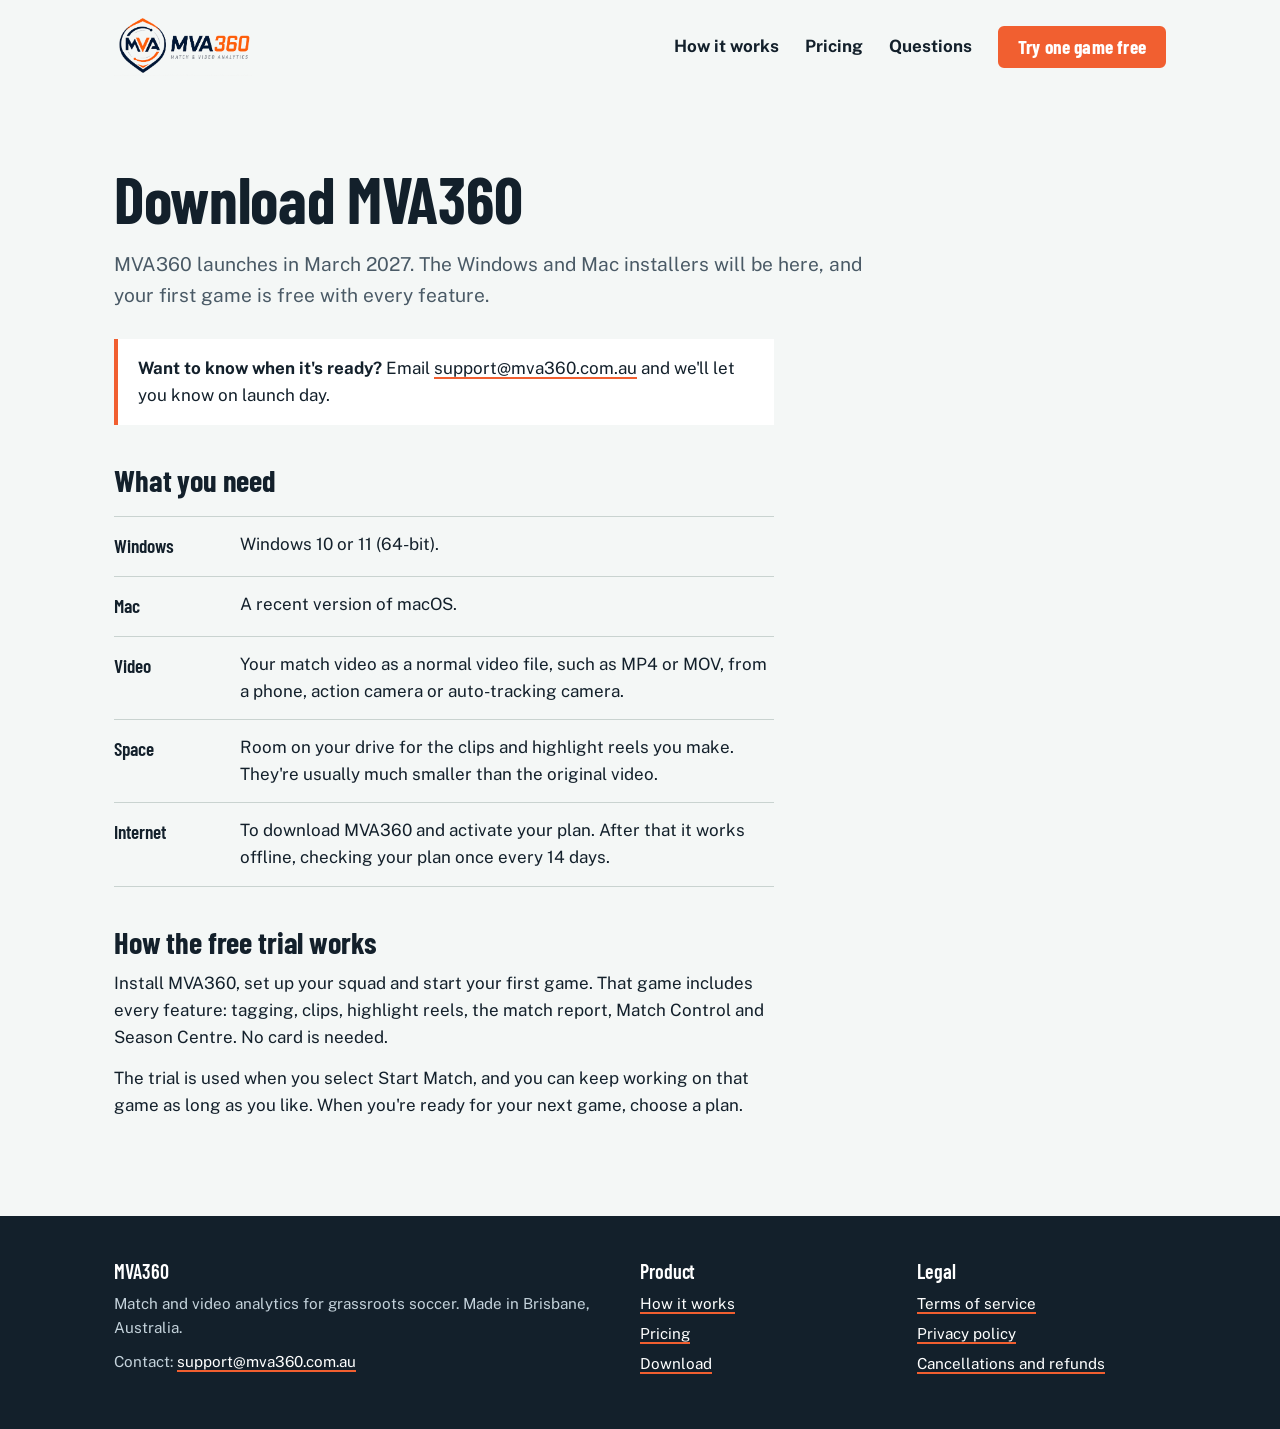
==== download.html @ a88a16f9 "Add the MVA360 website Home page with the match timeline, how it works, app screenshots (invented pl" ====
<!doctype html>
<html lang="en-AU">
<head>
  <meta charset="utf-8">
  <meta name="viewport" content="width=device-width, initial-scale=1">
  <title>Download | MVA360</title>
  <meta name="description" content="Download MVA360 for Windows or Mac. Your first game is free with every feature.">
  <link rel="icon" href="favicon.ico">
  <link rel="stylesheet" href="assets/site.css">
</head>
<body>
<a class="skip" href="#main">Skip to content</a>
<header class="site-header">
  <div class="wrap">
    <a class="brand" href="./" aria-label="MVA360 home"><img src="assets/img/mva360-logo.png" alt="MVA360 Match and Video Analytics" width="449" height="189"></a>
    <nav class="site-nav" aria-label="Main">
      <a class="secondary" href="./#how">How it works</a>
      <a href="./#pricing">Pricing</a>
      <a class="secondary" href="./#faq">Questions</a>
      <a class="button" href="download.html">Try one game free</a>
    </nav>
  </div>
</header>
<main id="main" class="page">
  <div class="wrap">
    <h1>Download MVA360</h1>
    <p class="lede" style="margin-top:18px">MVA360 launches in March 2027. The Windows and Mac installers will be here, and your first game is free with every feature.</p>
    <div class="callout">
      <p><strong>Want to know when it's ready?</strong> Email <a href="mailto:support@mva360.com.au?subject=Tell%20me%20when%20MVA360%20launches">support@mva360.com.au</a> and we'll let you know on launch day.</p>
    </div>

    <div class="prose">
      <h2>What you need</h2>
    </div>
    <ul class="req">
      <li><strong>Windows</strong><span>Windows 10 or 11 (64-bit).</span></li>
      <li><strong>Mac</strong><span>A recent version of macOS.</span></li>
      <li><strong>Video</strong><span>Your match video as a normal video file, such as MP4 or MOV, from a phone, action camera or auto-tracking camera.</span></li>
      <li><strong>Space</strong><span>Room on your drive for the clips and highlight reels you make. They're usually much smaller than the original video.</span></li>
      <li><strong>Internet</strong><span>To download MVA360 and activate your plan. After that it works offline, checking your plan once every 14 days.</span></li>
    </ul>

    <div class="prose">
      <h2>How the free trial works</h2>
      <p>Install MVA360, set up your squad and start your first game. That game includes every feature: tagging, clips, highlight reels, the match report, Match Control and Season Centre. No card is needed.</p>
      <p>The trial is used when you select Start Match, and you can keep working on that game as long as you like. When you're ready for your next game, choose a plan.</p>
    </div>

  </div>
</main>
<footer class="site-footer">
  <div class="wrap">
    <div>
      <h3>MVA360</h3>
      <p>Match and video analytics for grassroots soccer. Made in Brisbane, Australia.</p>
      <p style="margin-top:10px">Contact: <a href="mailto:support@mva360.com.au">support@mva360.com.au</a></p>
    </div>
    <div>
      <h3>Product</h3>
      <ul>
        <li><a href="./#how">How it works</a></li>
        <li><a href="./#pricing">Pricing</a></li>
        <li><a href="download.html">Download</a></li>
      </ul>
    </div>
    <div>
      <h3>Legal</h3>
      <ul>
        <li><a href="legal/terms.html">Terms of service</a></li>
        <li><a href="legal/privacy.html">Privacy policy</a></li>
        <li><a href="legal/refunds.html">Cancellations and refunds</a></li>
      </ul>
    </div>
  </div>
</footer>
</body>
</html>
---- assets/site.css ----
/* MVA360 website
   Pitch-line white page, navy text, MVA360 orange for actions only.
   The app's own event colours appear only on the match timeline. */

@font-face {
  font-family: "Barlow Condensed";
  src: url("fonts/barlow-condensed-latin-600-normal.woff2") format("woff2");
  font-weight: 600; font-style: normal; font-display: swap;
}
@font-face {
  font-family: "Barlow Condensed";
  src: url("fonts/barlow-condensed-latin-700-normal.woff2") format("woff2");
  font-weight: 700; font-style: normal; font-display: swap;
}
@font-face {
  font-family: "Public Sans";
  src: url("fonts/public-sans-latin-400-normal.woff2") format("woff2");
  font-weight: 400; font-style: normal; font-display: swap;
}
@font-face {
  font-family: "Public Sans";
  src: url("fonts/public-sans-latin-700-normal.woff2") format("woff2");
  font-weight: 700; font-style: normal; font-display: swap;
}

:root {
  --chalk: #F4F7F6;        /* page */
  --chalk-deep: #E6ECEA;   /* quiet panels, borders */
  --navy: #13202B;         /* text, dark band */
  --navy-soft: #4A5A66;    /* secondary text */
  --orange: #F15F30;       /* actions */
  --orange-ink: #C2410C;   /* orange text on light (contrast) */
  --attack: #2E8B57;
  --defend: #D97706;
  --general: #7C3AED;
  --line: #C9D3D0;

  --display: "Barlow Condensed", "Arial Narrow", sans-serif;
  --body: "Public Sans", "Segoe UI", system-ui, sans-serif;

  --measure: 66ch;
  --gutter: clamp(20px, 5vw, 64px);
  --wide: 1180px;
}

*, *::before, *::after { box-sizing: border-box; }
html { -webkit-text-size-adjust: 100%; scroll-behavior: smooth; }
@media (prefers-reduced-motion: reduce) { html { scroll-behavior: auto; } }

body {
  margin: 0;
  background: var(--chalk);
  color: var(--navy);
  font-family: var(--body);
  font-size: 1.0625rem;
  line-height: 1.6;
}

img { max-width: 100%; height: auto; display: block; }
a { color: var(--navy); text-decoration-color: var(--orange); text-underline-offset: 3px; text-decoration-thickness: 2px; }
a:hover { color: var(--orange-ink); }
:focus-visible { outline: 3px solid var(--orange); outline-offset: 3px; border-radius: 4px; }

.wrap { max-width: var(--wide); margin: 0 auto; padding: 0 var(--gutter); }

h1, h2, h3 {
  font-family: var(--display);
  font-weight: 700;
  line-height: 1.02;
  letter-spacing: -0.005em;
  margin: 0;
}
h1 { font-size: clamp(2.75rem, 6.4vw, 5.25rem); max-width: 21ch; }
h2 { font-size: clamp(2.1rem, 4.2vw, 3.25rem); max-width: 26ch; }
h3 { font-size: 1.6rem; font-weight: 600; line-height: 1.1; }
p { margin: 0; max-width: var(--measure); }
.lede { font-size: 1.2rem; color: var(--navy-soft); }

.skip { position: absolute; left: -999px; top: 8px; background: var(--navy); color: #fff; padding: 8px 14px; z-index: 10; }
.skip:focus { left: 8px; }

/* Header ------------------------------------------------------------- */
.site-header { padding: 18px 0; }
.site-header .wrap { display: flex; align-items: center; justify-content: space-between; gap: 24px; flex-wrap: wrap; }
.brand img { height: 58px; width: auto; }
.site-nav { display: flex; align-items: center; gap: 26px; flex-wrap: wrap; }
.site-nav a { text-decoration: none; font-weight: 700; }
.site-nav a:hover { text-decoration: underline; text-decoration-color: var(--orange); }

/* Buttons ------------------------------------------------------------ */
.button {
  display: inline-block;
  font-family: var(--display);
  font-weight: 700;
  font-size: 1.3rem;
  letter-spacing: 0.01em;
  padding: 12px 26px 13px;
  border-radius: 6px;
  border: 2px solid var(--orange);
  background: var(--orange);
  color: #fff;
  text-decoration: none;
  line-height: 1;
}
.button:hover { background: #D94E22; border-color: #D94E22; color: #fff; }
.button.quiet { background: transparent; color: var(--navy); border-color: var(--navy); }
.button.quiet:hover { background: var(--navy); color: #fff; }
/* Kept at 1.2rem bold or larger so white on orange meets WCAG large-text contrast. */
.site-nav .button { font-size: 1.2rem; padding: 9px 18px 10px; }
@media (max-width: 640px) {
  .site-nav .secondary { display: none; }
  .site-header .wrap, .site-nav { flex-wrap: nowrap; }
  .site-nav .button { font-size: 1.2rem; padding: 8px 14px 9px; white-space: nowrap; }
  .site-nav a:not(.button) { display: none; }
  .brand img { height: 46px; }
  .site-nav { gap: 16px; }
}

/* Hero --------------------------------------------------------------- */
.hero { padding: clamp(36px, 7vw, 88px) 0 0; }
.hero .lede { margin-top: 22px; }
.hero-actions { display: flex; gap: 14px; flex-wrap: wrap; margin-top: 30px; align-items: center; }
.hero-note { color: var(--navy-soft); font-size: 0.95rem; }

/* The match timeline: the site's one signature element. */
.match {
  margin: clamp(48px, 7vw, 84px) 0 0;
  padding: 0 0 clamp(40px, 6vw, 72px);
}
.match-rail {
  position: relative;
  height: 112px;
  margin: 0 6px;
}
.match-rail::before {          /* the touchline */
  content: "";
  position: absolute; left: 0; right: 0; top: 56px;
  height: 4px; border-radius: 2px;
  background: var(--navy);
}
.match-rail .half {            /* halfway mark */
  position: absolute; left: 50%; top: 40px; width: 2px; height: 36px;
  background: var(--navy); transform: translateX(-1px);
}
.dot {
  position: absolute; top: 49px;
  width: 18px; height: 18px; margin-left: -9px;
  border-radius: 50%;
  border: 3px solid var(--chalk);
  box-sizing: content-box;
  transform: translateY(-1px);
}
.dot.attack { background: var(--attack); }
.dot.defend { background: var(--defend); }
.dot.general { background: var(--general); }
.dot .tag {
  position: absolute; left: 50%; bottom: 30px; transform: translateX(-50%);
  white-space: nowrap;
  font-family: var(--display); font-weight: 600; font-size: 1.05rem; line-height: 1.1;
  color: var(--navy);
  background: #fff; border: 1px solid var(--line); border-radius: 5px;
  padding: 3px 8px 4px;
}
.dot.low .tag { bottom: auto; top: 30px; }
.match-ends {
  display: flex; justify-content: space-between;
  font-family: var(--display); font-weight: 600; font-size: 1.1rem; color: var(--navy-soft);
  margin: 4px 6px 0;
}
.legend { display: flex; gap: 6px 22px; flex-wrap: wrap; margin-top: 18px; color: var(--navy-soft); font-size: 0.95rem; }
.legend span::before {
  content: ""; display: inline-block; width: 11px; height: 11px; border-radius: 50%;
  margin-right: 7px; vertical-align: 0;
}
.legend .l-attack::before { background: var(--attack); }
.legend .l-defend::before { background: var(--defend); }
.legend .l-general::before { background: var(--general); }

/* One orchestrated moment: dots arrive along the rail in match order. */
@media (prefers-reduced-motion: no-preference) {
  .match.animate .dot { opacity: 0; transform: translateY(-1px) scale(0.4); }
  .match.animate.play .dot {
    animation: dot-in 360ms cubic-bezier(.2,.8,.3,1.2) forwards;
    animation-delay: calc(var(--i) * 70ms);
  }
  @keyframes dot-in { to { opacity: 1; transform: translateY(-1px) scale(1); } }
}
@media (max-width: 720px) {
  .dot.minor { display: none; }
  .dot { width: 14px; height: 14px; margin-left: -7px; top: 51px; border-width: 2px; }
  .dot .tag { font-size: 0.95rem; }
  .dot.low .tag { top: 26px; }
  .match-rail .dot:not(.keep):not(.low) .tag { display: none; }
}

/* Sections ----------------------------------------------------------- */
section { padding: clamp(56px, 8vw, 104px) 0; }
.section-head { display: grid; gap: 18px; margin-bottom: clamp(32px, 4vw, 52px); }

/* How it works: a real sequence, so it is numbered. */
.steps { list-style: none; margin: 0; padding: 0; display: grid; grid-template-columns: repeat(4, 1fr); gap: 0; border-top: 4px solid var(--navy); }
.steps li { padding: 22px 26px 8px 0; position: relative; }
.steps li + li { padding-left: 26px; border-left: 1px solid var(--line); }
.steps .n { font-family: var(--display); font-weight: 700; font-size: 3.4rem; line-height: 1; color: var(--orange-ink); }
.steps h3 { margin: 10px 0 10px; }
.steps p { color: var(--navy-soft); }
@media (max-width: 900px) {
  .steps { grid-template-columns: 1fr 1fr; }
  .steps li:nth-child(3) { padding-left: 0; border-left: 0; }
  .steps li:nth-child(n+3) { border-top: 1px solid var(--line); }
}
@media (max-width: 560px) {
  .steps { grid-template-columns: 1fr; }
  .steps li + li { padding-left: 0; border-left: 0; border-top: 1px solid var(--line); }
}

/* Screens band ------------------------------------------------------- */
.screens { background: var(--navy); color: #EAF1F4; }
.screens h2, .screens h3 { color: #fff; }
.screens .lede { color: #AFC0CB; }
.shot { display: grid; grid-template-columns: minmax(0, 7fr) minmax(0, 4fr); gap: clamp(24px, 4vw, 56px); align-items: center; }
.shot + .shot { margin-top: clamp(56px, 8vw, 96px); }
.shot.flip { grid-template-columns: minmax(0, 4fr) minmax(0, 7fr); }
.shot.flip figure { order: 2; }
.shot figure { margin: 0; }
.shot img { border-radius: 8px; border: 1px solid #2C3D4B; box-shadow: 0 18px 48px rgba(0, 0, 0, 0.35); }
.shot .text { display: grid; gap: 14px; }
.shot .text p { color: #C4D2DB; }
.pair { display: grid; grid-template-columns: minmax(0, 3.55fr) minmax(0, 1fr); gap: 14px; align-items: start; }
.shot.wide { grid-template-columns: 1fr; }
.shot.wide .text { grid-template-columns: minmax(0, 1fr) minmax(0, 1fr); column-gap: clamp(24px, 4vw, 56px); }
.shot.wide .text h3 { grid-column: 1 / -1; }
@media (max-width: 860px) { .shot.wide .text { grid-template-columns: 1fr; } }
@media (max-width: 860px) {
  .shot, .shot.flip { grid-template-columns: 1fr; }
  .shot.flip figure { order: 0; }
  .pair { grid-template-columns: 1fr; }
  .pair img:last-child { max-width: 260px; }
}

/* Privacy ------------------------------------------------------------ */
.local { display: grid; grid-template-columns: minmax(0, 5fr) minmax(0, 6fr); gap: clamp(28px, 5vw, 72px); align-items: start; }
.facts { list-style: none; margin: 0; padding: 0; display: grid; gap: 0; }
.facts li { padding: 16px 0; border-top: 1px solid var(--line); }
.facts li:last-child { border-bottom: 1px solid var(--line); }
.facts strong { display: block; font-size: 1.05rem; }
.facts span { color: var(--navy-soft); }
@media (max-width: 820px) { .local { grid-template-columns: 1fr; } }

/* Pricing ------------------------------------------------------------ */
.pricing { background: #fff; border-top: 1px solid var(--line); border-bottom: 1px solid var(--line); }
.billing { display: inline-flex; border: 2px solid var(--navy); border-radius: 8px; padding: 3px; gap: 3px; }
.billing button {
  font: inherit; font-weight: 700; border: 0; background: transparent; color: var(--navy);
  padding: 8px 18px; border-radius: 5px; cursor: pointer;
}
.billing button[aria-pressed="true"] { background: var(--navy); color: #fff; }
.billing-note { color: var(--navy-soft); font-size: 0.95rem; }
.plans { display: grid; grid-template-columns: repeat(3, 1fr); gap: 0; margin-top: 34px; border: 2px solid var(--navy); border-radius: 10px; overflow: hidden; }
.plan { padding: 30px 28px 32px; display: grid; gap: 16px; align-content: start; }
.plan + .plan { border-left: 1px solid var(--line); }
.plan.coach { background: #FFF5F1; }
.plan h3 { font-size: 2rem; }
.plan .who { color: var(--navy-soft); min-height: 3.2em; }
.price { font-family: var(--display); font-weight: 700; font-size: 3.6rem; line-height: 1; }
.price small { font-family: var(--body); font-weight: 400; font-size: 1rem; color: var(--navy-soft); margin-left: 4px; }
.price-sub { color: var(--navy-soft); font-size: 0.95rem; min-height: 1.6em; }
.includes { list-style: none; margin: 0; padding: 0; display: grid; gap: 9px; }
.includes li { padding-left: 26px; position: relative; }
.includes li::before {
  content: ""; position: absolute; left: 2px; top: 0.55em; width: 12px; height: 7px;
  border-left: 3px solid var(--attack); border-bottom: 3px solid var(--attack); transform: rotate(-45deg);
}
.includes li.no { color: #66737C; }
.includes li.no::before { border: 0; height: 3px; width: 12px; background: #B8C2C7; transform: none; top: 0.7em; }
.plan .button { justify-self: start; margin-top: 6px; }
.price-footnote { margin-top: 22px; color: var(--navy-soft); font-size: 0.95rem; }
@media (max-width: 900px) {
  .plans { grid-template-columns: 1fr; }
  .plan + .plan { border-left: 0; border-top: 1px solid var(--line); }
  .plan .who { min-height: 0; }
}

/* FAQ ---------------------------------------------------------------- */
.faq { display: grid; gap: 0; max-width: 820px; }
.faq details { border-top: 1px solid var(--line); }
.faq details:last-child { border-bottom: 1px solid var(--line); }
.faq summary {
  cursor: pointer; list-style: none; padding: 18px 40px 18px 0; position: relative;
  font-family: var(--display); font-weight: 600; font-size: 1.45rem; line-height: 1.15;
}
.faq summary::-webkit-details-marker { display: none; }
.faq summary::after {
  content: "+"; position: absolute; right: 6px; top: 14px;
  font-size: 1.8rem; color: var(--orange-ink); font-family: var(--display);
}
.faq details[open] summary::after { content: "–"; }
.faq details p { padding: 0 0 20px; color: var(--navy-soft); }

/* Closing call ------------------------------------------------------- */
.closing { padding-top: 0; }
.closing .wrap { border-top: 4px solid var(--navy); padding-top: clamp(40px, 6vw, 64px); display: flex; justify-content: space-between; gap: 28px; align-items: end; flex-wrap: wrap; }

/* Footer ------------------------------------------------------------- */
.site-footer { background: var(--navy); color: #C4D2DB; padding: 44px 0 52px; font-size: 0.95rem; }
.site-footer a { color: #fff; }
.site-footer .wrap { display: grid; grid-template-columns: 2fr 1fr 1fr; gap: 28px; }
.site-footer h3 { color: #fff; font-size: 1.25rem; margin-bottom: 10px; }
.site-footer ul { list-style: none; margin: 0; padding: 0; display: grid; gap: 6px; }
@media (max-width: 720px) { .site-footer .wrap { grid-template-columns: 1fr; } }

/* Text pages (legal, download) -------------------------------------- */
.page { padding: clamp(32px, 6vw, 72px) 0 clamp(56px, 8vw, 96px); }
.page h1 { font-size: clamp(2.5rem, 5.5vw, 4rem); max-width: 20ch; }
.page .updated { color: var(--navy-soft); margin-top: 10px; }
.prose { margin-top: 36px; max-width: var(--measure); }
.prose h2 { font-size: 1.9rem; margin: 40px 0 12px; }
.prose h3 { font-size: 1.35rem; margin: 26px 0 8px; }
.prose p + p, .prose ul + p, .prose p + ul { margin-top: 14px; }
.prose ul { padding-left: 1.2em; margin: 12px 0 0; }
.prose li + li { margin-top: 6px; }
.callout { border-left: 4px solid var(--orange); background: #fff; padding: 16px 20px; margin-top: 28px; max-width: var(--measure); }
.req { list-style: none; padding: 0; margin: 20px 0 0; display: grid; gap: 0; max-width: var(--measure); }
.req li { padding: 14px 0; border-top: 1px solid var(--line); display: grid; grid-template-columns: 11ch 1fr; gap: 16px; }
.req li:last-child { border-bottom: 1px solid var(--line); }
.req strong { font-family: var(--display); font-size: 1.2rem; font-weight: 600; }
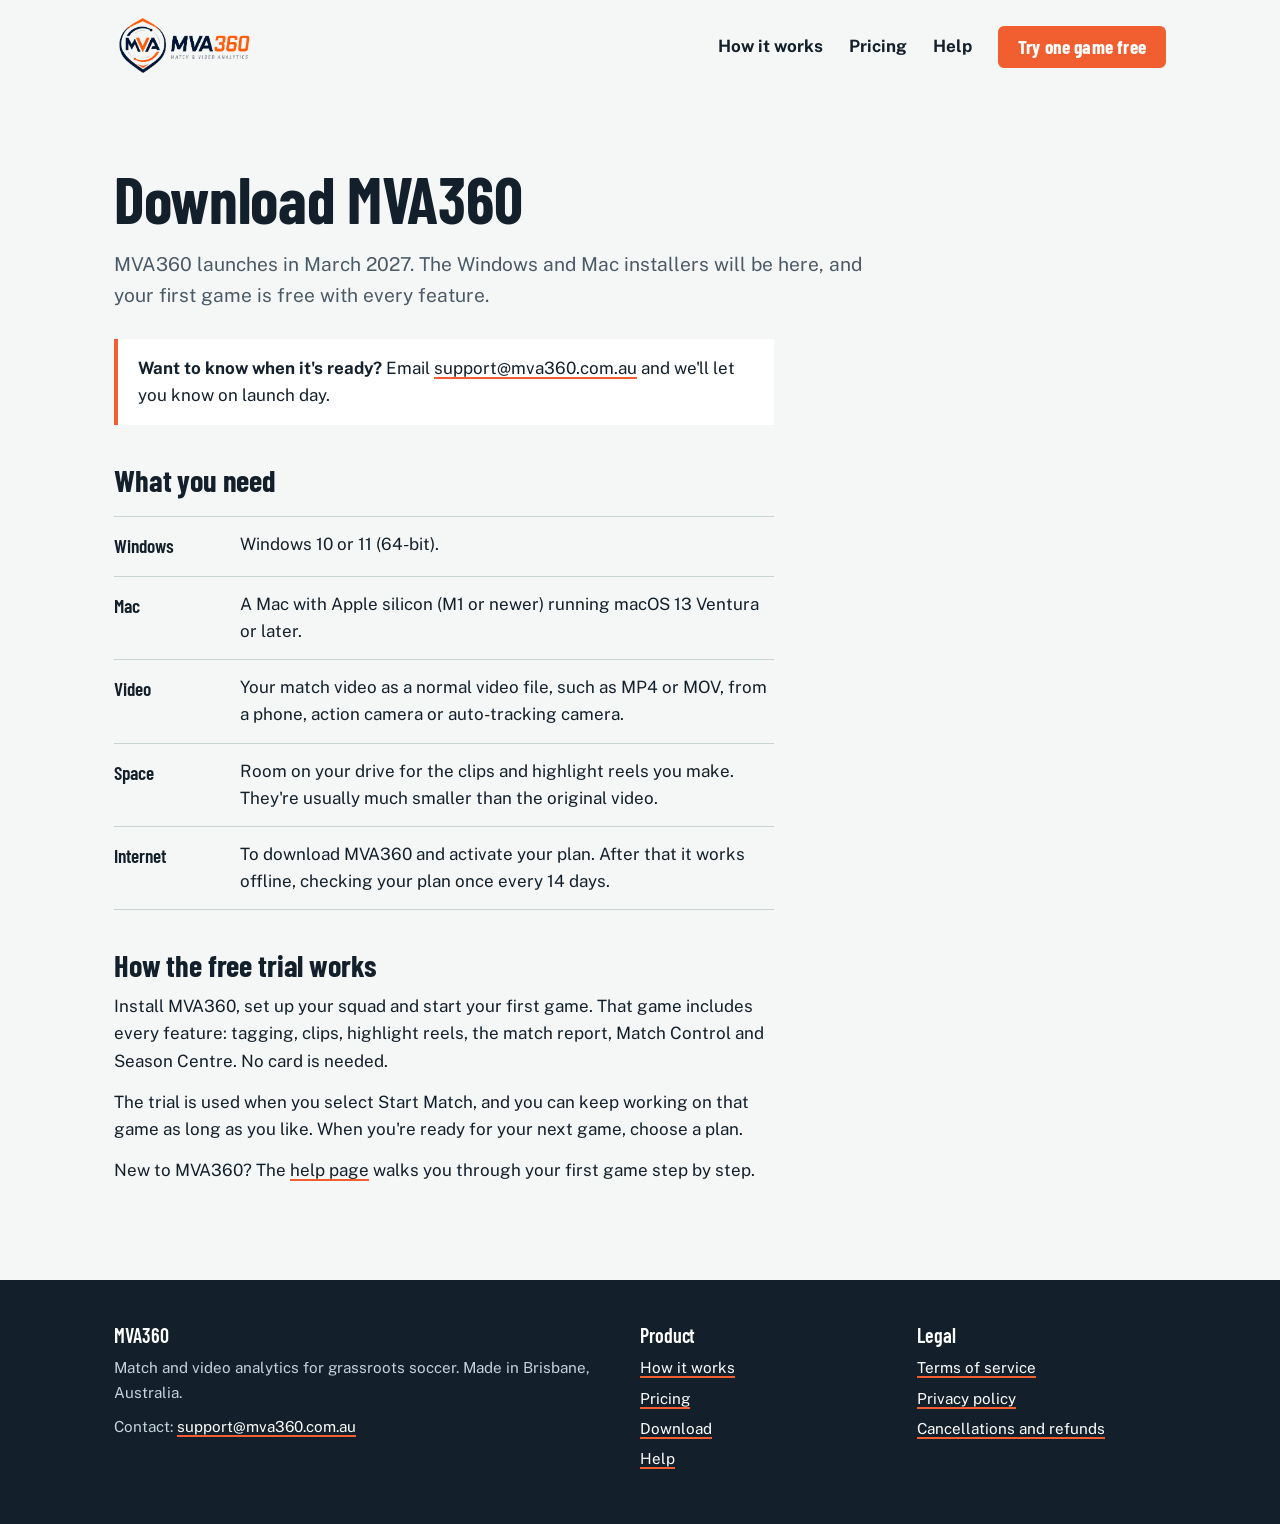
==== commit 780b2570: "Add a help page and link it from every page Step-by-step guide to installing, squads, new games, tag" ====
--- a/download.html
+++ b/download.html
@@ -16,7 +16,7 @@
     <nav class="site-nav" aria-label="Main">
       <a class="secondary" href="./#how">How it works</a>
       <a href="./#pricing">Pricing</a>
-      <a class="secondary" href="./#faq">Questions</a>
+      <a class="secondary keep" href="help.html">Help</a>
       <a class="button" href="download.html">Try one game free</a>
     </nav>
   </div>
@@ -34,7 +34,7 @@
     </div>
     <ul class="req">
       <li><strong>Windows</strong><span>Windows 10 or 11 (64-bit).</span></li>
-      <li><strong>Mac</strong><span>A recent version of macOS.</span></li>
+      <li><strong>Mac</strong><span>A Mac with Apple silicon (M1 or newer) running macOS 13 Ventura or later.</span></li>
       <li><strong>Video</strong><span>Your match video as a normal video file, such as MP4 or MOV, from a phone, action camera or auto-tracking camera.</span></li>
       <li><strong>Space</strong><span>Room on your drive for the clips and highlight reels you make. They're usually much smaller than the original video.</span></li>
       <li><strong>Internet</strong><span>To download MVA360 and activate your plan. After that it works offline, checking your plan once every 14 days.</span></li>
@@ -44,6 +44,7 @@
       <h2>How the free trial works</h2>
       <p>Install MVA360, set up your squad and start your first game. That game includes every feature: tagging, clips, highlight reels, the match report, Match Control and Season Centre. No card is needed.</p>
       <p>The trial is used when you select Start Match, and you can keep working on that game as long as you like. When you're ready for your next game, choose a plan.</p>
+      <p>New to MVA360? The <a href="help.html">help page</a> walks you through your first game step by step.</p>
     </div>
 
   </div>
@@ -61,6 +62,7 @@
         <li><a href="./#how">How it works</a></li>
         <li><a href="./#pricing">Pricing</a></li>
         <li><a href="download.html">Download</a></li>
+        <li><a href="help.html">Help</a></li>
       </ul>
     </div>
     <div>
--- a/assets/site.css
+++ b/assets/site.css
@@ -108,10 +108,10 @@
 /* Kept at 1.2rem bold or larger so white on orange meets WCAG large-text contrast. */
 .site-nav .button { font-size: 1.2rem; padding: 9px 18px 10px; }
 @media (max-width: 640px) {
-  .site-nav .secondary { display: none; }
+  .site-nav .secondary:not(.keep) { display: none; }
   .site-header .wrap, .site-nav { flex-wrap: nowrap; }
   .site-nav .button { font-size: 1.2rem; padding: 8px 14px 9px; white-space: nowrap; }
-  .site-nav a:not(.button) { display: none; }
+  .site-nav a:not(.button):not(.keep) { display: none; }
   .brand img { height: 46px; }
   .site-nav { gap: 16px; }
 }
@@ -324,3 +324,34 @@
 .req li { padding: 14px 0; border-top: 1px solid var(--line); display: grid; grid-template-columns: 11ch 1fr; gap: 16px; }
 .req li:last-child { border-bottom: 1px solid var(--line); }
 .req strong { font-family: var(--display); font-size: 1.2rem; font-weight: 600; }
+
+/* Help page ---------------------------------------------------------- */
+.help { display: grid; grid-template-columns: 15rem minmax(0, 1fr); gap: clamp(28px, 5vw, 64px); margin-top: 36px; align-items: start; }
+.help-toc { position: sticky; top: 24px; border-top: 4px solid var(--navy); padding-top: 14px; }
+.help-toc h2 { font-size: 1.1rem; margin: 0 0 10px; }
+.help-toc ol { list-style: none; margin: 0; padding: 0; }
+.help-toc li + li { margin-top: 8px; }
+.help-toc a { text-decoration: none; color: var(--navy-soft); }
+.help-toc a:hover { color: var(--orange-ink); text-decoration: underline; text-decoration-color: var(--orange); }
+.help .prose { margin-top: 0; }
+.help .prose section { padding: 0; scroll-margin-top: 16px; }
+.help .prose section + section { border-top: 1px solid var(--line); margin-top: 44px; padding-top: 4px; }
+.help .prose section > h2:first-child { margin-top: 32px; }
+.help .prose section:first-child > h2:first-child { margin-top: 0; }
+.prose ol { padding-left: 1.4em; margin: 12px 0 0; }
+.prose ol li + li { margin-top: 8px; }
+.prose ul + ul, .prose ol + p, .prose p + ol { margin-top: 14px; }
+.prose table { border-collapse: collapse; margin-top: 14px; width: 100%; }
+.prose th, .prose td { text-align: left; padding: 9px 12px 9px 0; border-top: 1px solid var(--line); vertical-align: top; }
+.prose th { font-weight: 700; }
+.prose .callout { margin-top: 18px; }
+kbd { font-family: var(--body); font-size: .9em; font-weight: 700; background: #fff; border: 1px solid var(--line); border-bottom-width: 2px; border-radius: 5px; padding: 1px 7px; white-space: nowrap; }
+.ui { font-weight: 700; }
+@media (max-width: 860px) {
+  .help { grid-template-columns: 1fr; }
+  .help-toc { position: static; }
+  .help-toc ol { columns: 2; column-gap: 24px; }
+  .help-toc li { break-inside: avoid; margin-bottom: 8px; }
+  .help-toc li + li { margin-top: 0; }
+}
+@media (max-width: 480px) { .help-toc ol { columns: 1; } }
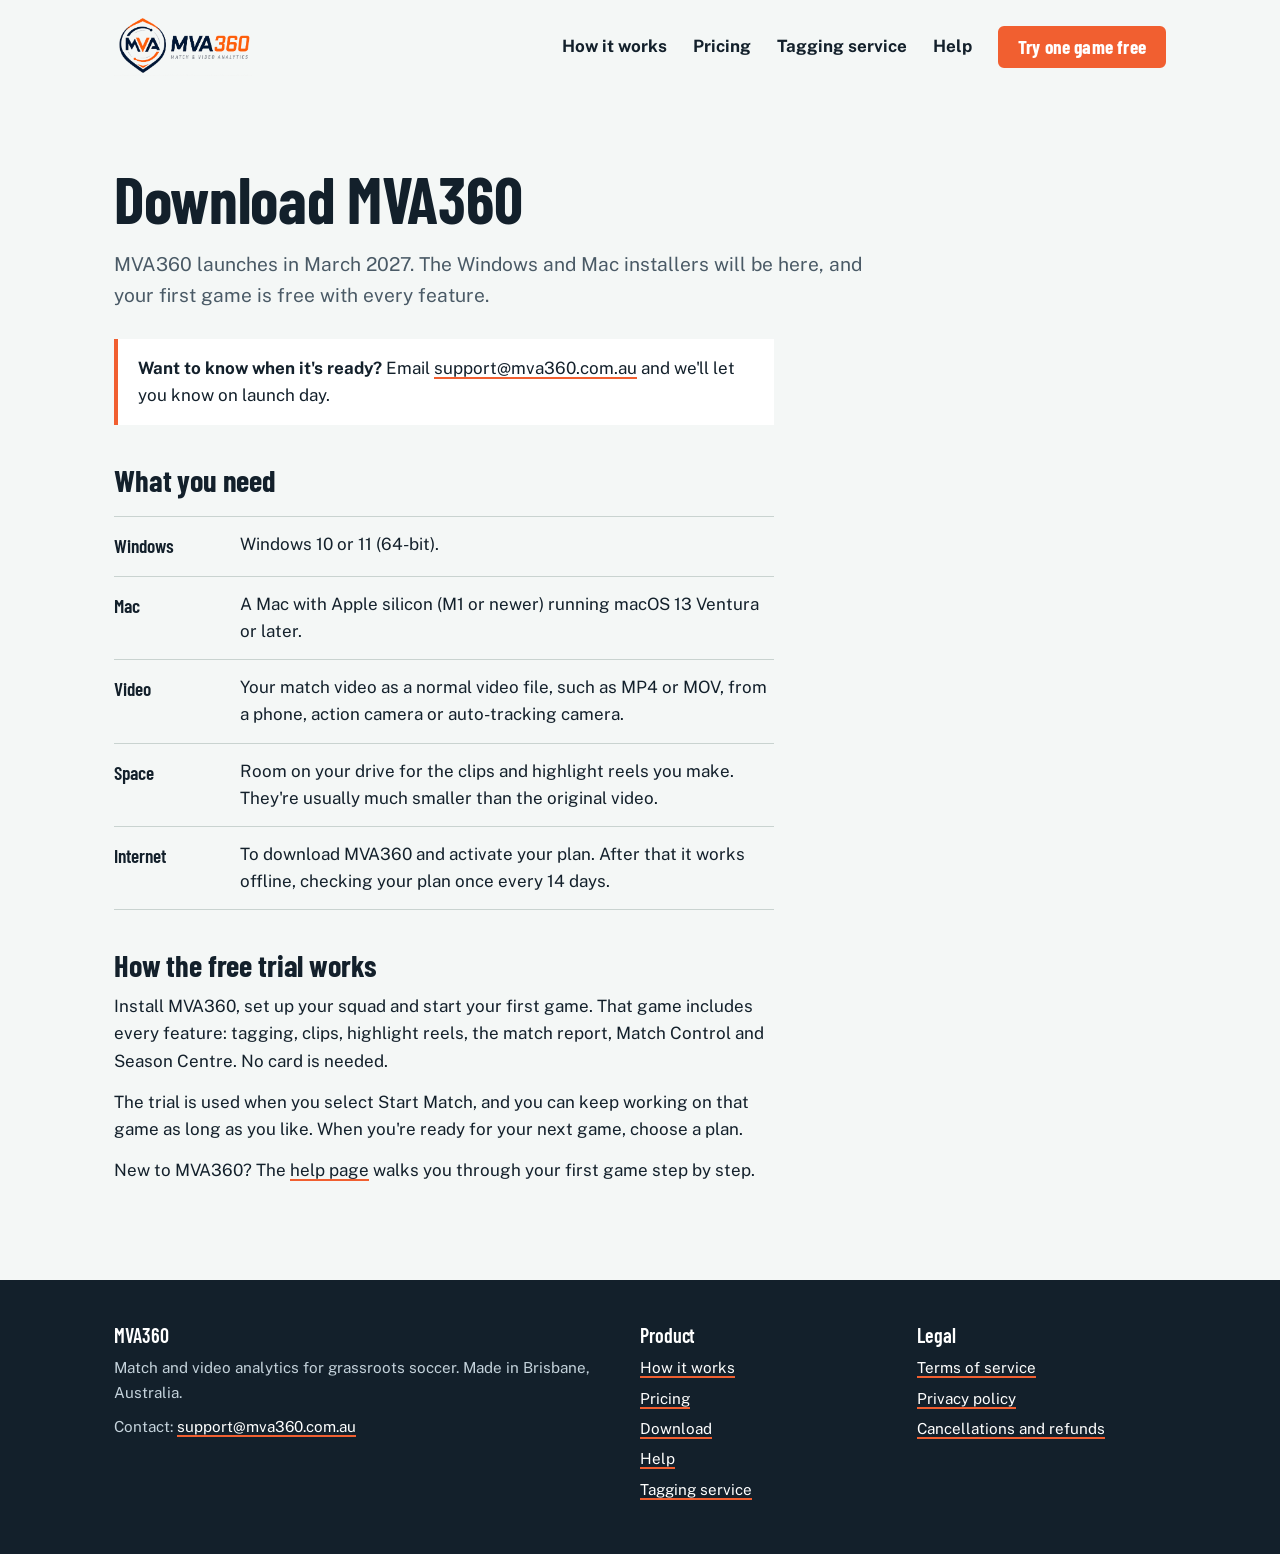
==== commit 8258804a: "Tagging service page ('We'll tag it for you') - services.html: Player $50/game (1-2 players), Full m" ====
--- a/download.html
+++ b/download.html
@@ -6,7 +6,7 @@
   <title>Download | MVA360</title>
   <meta name="description" content="Download MVA360 for Windows or Mac. Your first game is free with every feature.">
   <link rel="icon" href="favicon.ico">
-  <link rel="stylesheet" href="assets/site.css">
+  <link rel="stylesheet" href="assets/site.css?v=20261126b">
 </head>
 <body>
 <a class="skip" href="#main">Skip to content</a>
@@ -16,6 +16,7 @@
     <nav class="site-nav" aria-label="Main">
       <a class="secondary" href="./#how">How it works</a>
       <a href="./#pricing">Pricing</a>
+      <a class="secondary" href="services.html">Tagging service</a>
       <a class="secondary keep" href="help.html">Help</a>
       <a class="button" href="download.html">Try one game free</a>
     </nav>
@@ -63,6 +64,7 @@
         <li><a href="./#pricing">Pricing</a></li>
         <li><a href="download.html">Download</a></li>
         <li><a href="help.html">Help</a></li>
+        <li><a href="services.html">Tagging service</a></li>
       </ul>
     </div>
     <div>
--- a/assets/site.css
+++ b/assets/site.css
@@ -355,3 +355,67 @@
   .help-toc li + li { margin-top: 0; }
 }
 @media (max-width: 480px) { .help-toc ol { columns: 1; } }
+
+/* Hero demo: real MVA360 screens with an animated pitch in the video area. */
+.demo { margin: clamp(40px, 6vw, 72px) 0 0; padding: 0 0 clamp(40px, 6vw, 72px); }
+.demo-shot {
+  /* Video area positions measured from the real screens (1440 x 1040). */
+  --vx: 0.833%; --vy: 7.31%; --vh: 47.02%; --vw: 98.33%;
+  position: relative; aspect-ratio: 1440 / 1040;
+  border-radius: 12px; overflow: hidden; background: #101419;
+  box-shadow: 0 24px 56px -20px rgba(19, 32, 43, .45), 0 0 0 1px rgba(19, 32, 43, .12);
+}
+.demo-shot[data-step="1"], .demo-shot[data-step="2"], .demo-shot[data-step="3"] { --vw: 70.97%; }
+.demo-shot .f { position: absolute; inset: 0; width: 100%; height: 100%; opacity: 0; transition: opacity .35s; }
+.demo-shot[data-step="0"] .f-play,
+.demo-shot[data-step="1"] .f-panel,
+.demo-shot[data-step="2"] .f-player, .demo-shot[data-step="3"] .f-player, .demo-shot[data-step="static"] .f-player,
+.demo-shot[data-step="4"] .f-tagged, .demo-shot[data-step="5"] .f-tagged { opacity: 1; }
+.demo-shot .vid {
+  position: absolute; left: var(--vx); top: var(--vy); width: var(--vw); height: var(--vh);
+  background: repeating-linear-gradient(90deg, #2f7d4a 0 6.25%, #2b7444 6.25% 12.5%);
+  overflow: hidden; transition: width .35s;
+}
+.demo-shot[data-step="static"] .vid { width: 70.97%; }
+.demo-shot .pitch, .demo-shot .footage { position: absolute; inset: 0; width: 100%; height: 100%; display: block; }
+.demo-shot .footage { object-fit: cover; filter: blur(6px) saturate(.9) brightness(.8); transform: scale(1.06); }
+.demo-shot .players circle { stroke: #fff; stroke-width: 2; }
+.goal-press {
+  /* The real Goal button on the tag panel */
+  position: absolute; left: 73.33%; top: 48.85%; width: 11.53%; height: 4.62%;
+  border-radius: 6px; box-shadow: 0 0 0 3px #38BDF8, 0 0 18px 4px rgba(56, 189, 248, .55);
+  background: rgba(14, 95, 134, .45); opacity: 0; transition: opacity .2s;
+}
+.demo-shot[data-step="3"] .goal-press, .demo-shot[data-step="static"] .goal-press { opacity: 1; }
+.reel-toast {
+  position: absolute; left: 50%; top: calc(var(--vy) + var(--vh) / 2); width: 34%;
+  transform: translate(-50%, -46%); opacity: 0; transition: opacity .35s, transform .45s;
+  background: #182029; border: 1px solid #2A3540; border-radius: 10px; padding: 1.2% 1.2% 0.6%;
+  box-shadow: 0 18px 40px rgba(0, 0, 0, .45); text-align: center; color: #F2F5F7;
+}
+.reel-toast img { display: block; width: 100%; height: auto; border-radius: 6px; }
+.reel-toast p { margin: 0; padding: 0.5em 0 0.4em; font-weight: 700; font-size: clamp(9px, 1.4vw, 16px); max-width: none; }
+.reel-toast .tick { color: #4ADE80; }
+.demo-shot[data-step="5"] .reel-toast { opacity: 1; transform: translate(-50%, -50%); }
+
+.demo-steps { list-style: none; margin: 22px 0 0; padding: 0; display: grid; grid-template-columns: repeat(3, 1fr); gap: 12px; counter-reset: step; }
+.demo-steps li {
+  counter-increment: step; color: var(--navy-soft); border-top: 4px solid var(--line); padding-top: 10px;
+  transition: border-color .3s, color .3s;
+}
+.demo-steps li::before { content: counter(step) ". "; font-weight: 700; }
+.demo-steps li.on { border-color: var(--orange); color: var(--navy); }
+.demo-steps b { color: var(--navy); }
+@media (max-width: 640px) {
+  .demo-steps { grid-template-columns: 1fr; gap: 8px; }
+  .demo-steps li { border-top: 0; border-left: 4px solid var(--line); padding: 2px 0 2px 10px; }
+  .demo-steps li.on { border-color: var(--orange); }
+}
+
+/* Tagging service page */
+.service-plans { margin-top: 40px; }
+.price.price-ask { font-size: 2.6rem; }
+.page .prose ol li + li { margin-top: 10px; }
+.service-teaser { padding: 0 0 clamp(40px, 6vw, 72px); }
+.service-callout { max-width: none; padding: 26px 30px; }
+.service-callout h2 { font-size: clamp(1.7rem, 3.4vw, 2.3rem); margin-bottom: 10px; }
